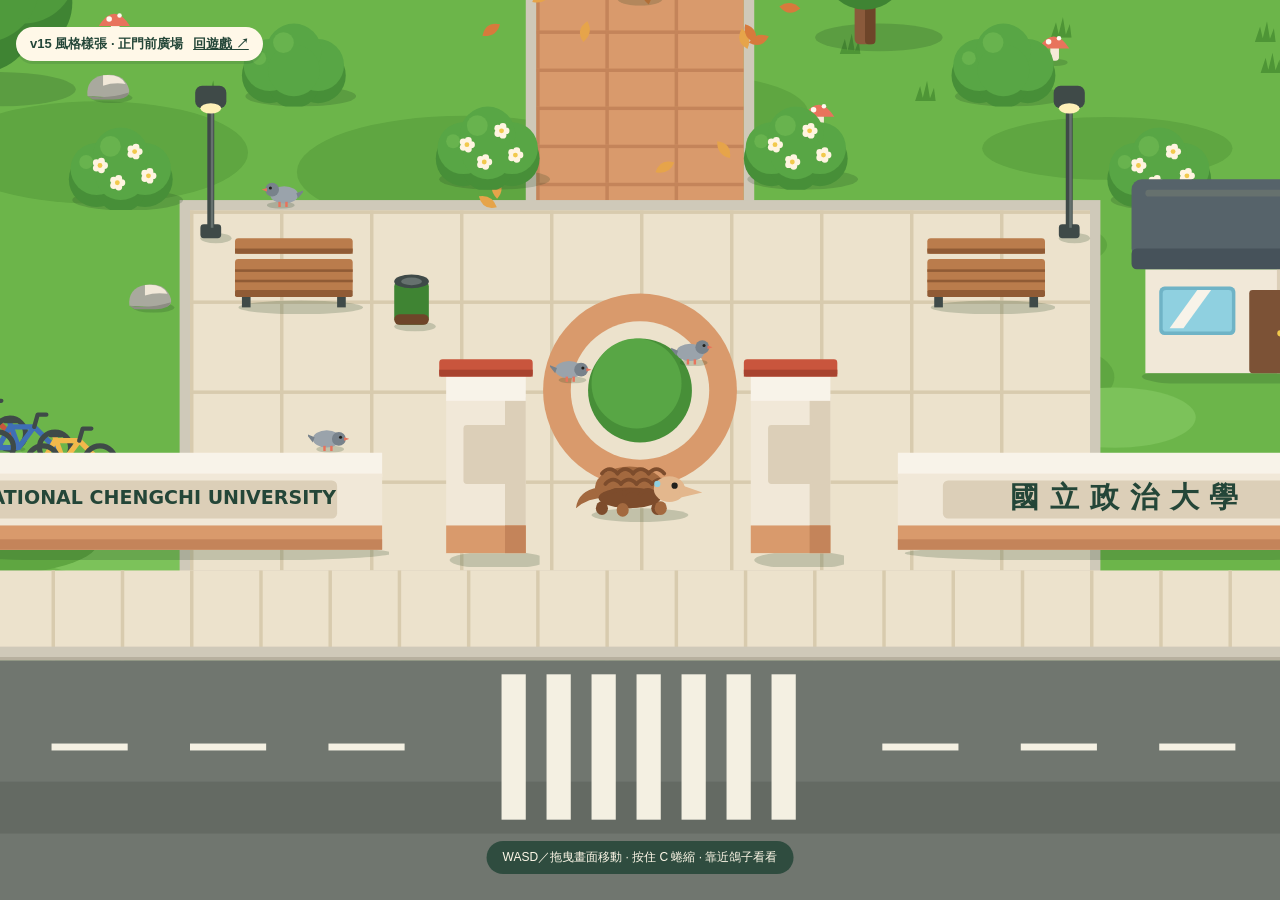
==== sample.html @ e1dae8c2 "feat: v15 style sample of the main-gate plaza in code-drawn SVG A standalone page (sample.html) prev" ====
<!doctype html>
<html lang="zh-Hant"><head><meta charset="utf-8"><meta name="viewport" content="width=device-width,initial-scale=1,viewport-fit=cover"><meta name="theme-color" content="#244638"><title>v15 風格樣張 · 正門前廣場</title><link rel="icon" href="data:,">
<style>
:root{--paper:#fff8e8;--ink:#244638}
*{box-sizing:border-box}html,body{margin:0;height:100%;overflow:hidden;background:#6cb54a;font-family:"Avenir Next","PingFang TC",sans-serif}
canvas{display:block;width:100vw;height:100svh;touch-action:none}
.tag{position:fixed;top:max(14px,env(safe-area-inset-top));left:max(16px,env(safe-area-inset-left));background:var(--paper);color:var(--ink);padding:8px 14px;border-radius:999px;font-size:13px;font-weight:700;box-shadow:0 3px 0 #24463822}
.tag a{color:var(--ink);margin-left:10px;font-weight:600}
.hint{position:fixed;bottom:max(14px,env(safe-area-inset-bottom));left:50%;transform:translateX(-50%);background:#244638d9;color:var(--paper);padding:8px 16px;border-radius:999px;font-size:12px;white-space:nowrap}
.rotate{display:none;position:fixed;inset:0;background:var(--ink);color:var(--paper);align-items:center;justify-content:center;flex-direction:column;gap:12px;text-align:center;font-size:18px;font-weight:700;padding:24px}
.rotate span{font-size:44px;display:inline-block;transform:rotate(90deg)}
@media (orientation:portrait) and (pointer:coarse){.rotate{display:flex}}
</style></head>
<body>
<canvas id="scene" aria-label="v15 風格樣張：政大正門前廣場。方向鍵或拖曳畫面移動，C 蜷縮。"></canvas>
<p class="tag">v15 風格樣張 · 正門前廣場<a href="./">回遊戲 ↗</a></p>
<p class="hint">WASD／拖曳畫面移動 · 按住 C 蜷縮 · 靠近鴿子看看</p>
<div class="rotate"><span>📱</span>轉成橫向更好玩</div>
<script type="module">import {start} from './src/art/sample.mjs';window.__sample=start(document.querySelector('#scene'));</script>
</body></html>
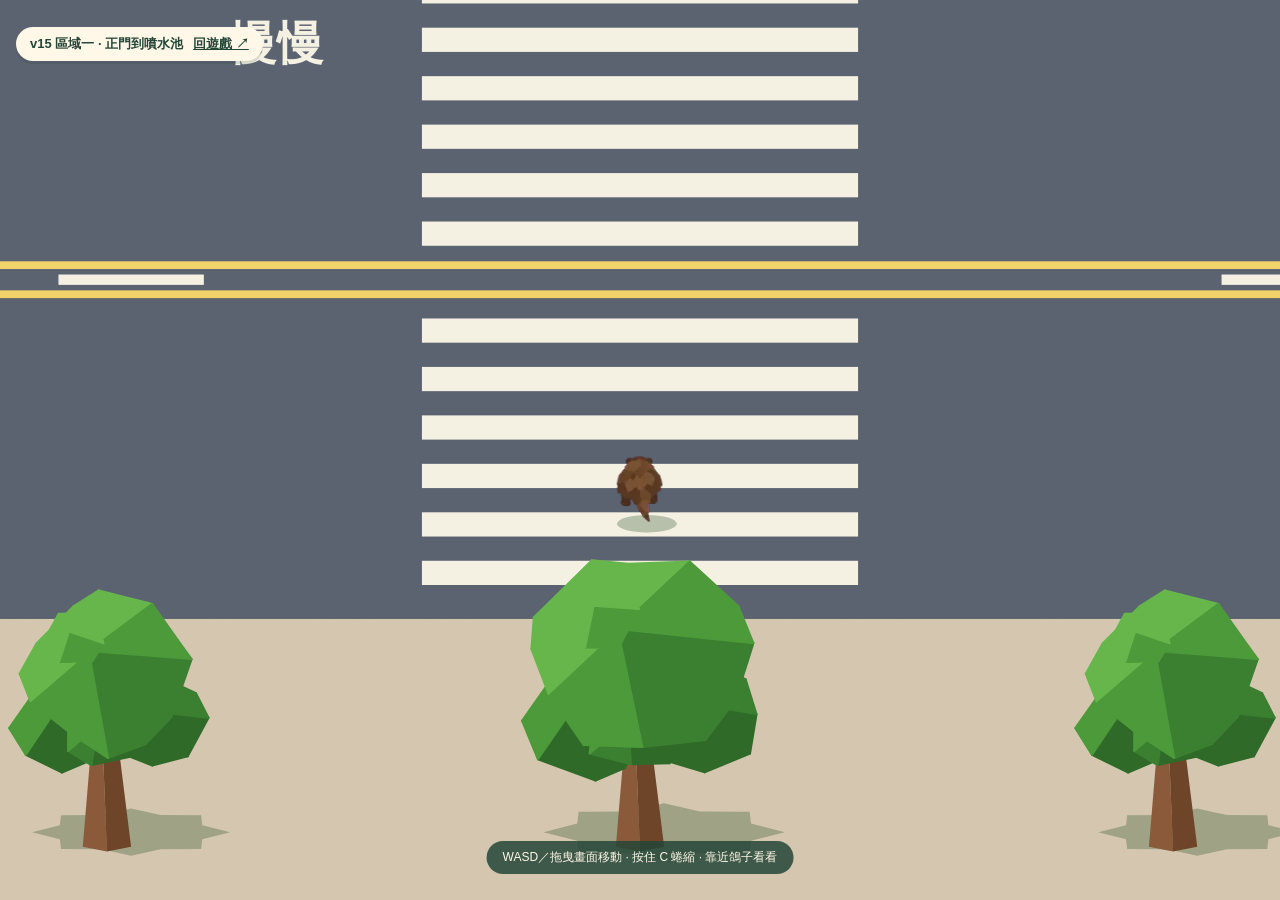
==== commit 9561c742: "feat: v15 region one, main gate to fountain, from nccu100 survey Region-by-region rebuild in the fac" ====
--- a/sample.html
+++ b/sample.html
@@ -1,5 +1,5 @@
 <!doctype html>
-<html lang="zh-Hant"><head><meta charset="utf-8"><meta name="viewport" content="width=device-width,initial-scale=1,viewport-fit=cover"><meta name="theme-color" content="#244638"><title>v15 風格樣張 · 正門前廣場</title><link rel="icon" href="data:,">
+<html lang="zh-Hant"><head><meta charset="utf-8"><meta name="viewport" content="width=device-width,initial-scale=1,viewport-fit=cover"><meta name="theme-color" content="#244638"><title>v15 區域一 · 正門到噴水池</title><link rel="icon" href="data:,">
 <style>
 :root{--paper:#fff8e8;--ink:#244638}
 *{box-sizing:border-box}html,body{margin:0;height:100%;overflow:hidden;background:#6cb54a;font-family:"Avenir Next","PingFang TC",sans-serif}
@@ -12,9 +12,9 @@
 @media (orientation:portrait) and (pointer:coarse){.rotate{display:flex}}
 </style></head>
 <body>
-<canvas id="scene" aria-label="v15 風格樣張：政大正門前廣場。方向鍵或拖曳畫面移動，C 蜷縮。"></canvas>
-<p class="tag">v15 風格樣張 · 正門前廣場<a href="./">回遊戲 ↗</a></p>
+<canvas id="scene" aria-label="v15 區域一：政大正門到噴水池。方向鍵或拖曳畫面移動，C 蜷縮。"></canvas>
+<p class="tag">v15 區域一 · 正門到噴水池<a href="./">回遊戲 ↗</a></p>
 <p class="hint">WASD／拖曳畫面移動 · 按住 C 蜷縮 · 靠近鴿子看看</p>
 <div class="rotate"><span>📱</span>轉成橫向更好玩</div>
-<script type="module">import {start} from './src/art/sample.mjs';window.__sample=start(document.querySelector('#scene'));</script>
+<script type="module">import {start} from './src/art/region.mjs';import {MAIN_GATE} from './src/regions/main-gate.mjs';window.__sample=start(document.querySelector('#scene'),MAIN_GATE);</script>
 </body></html>
